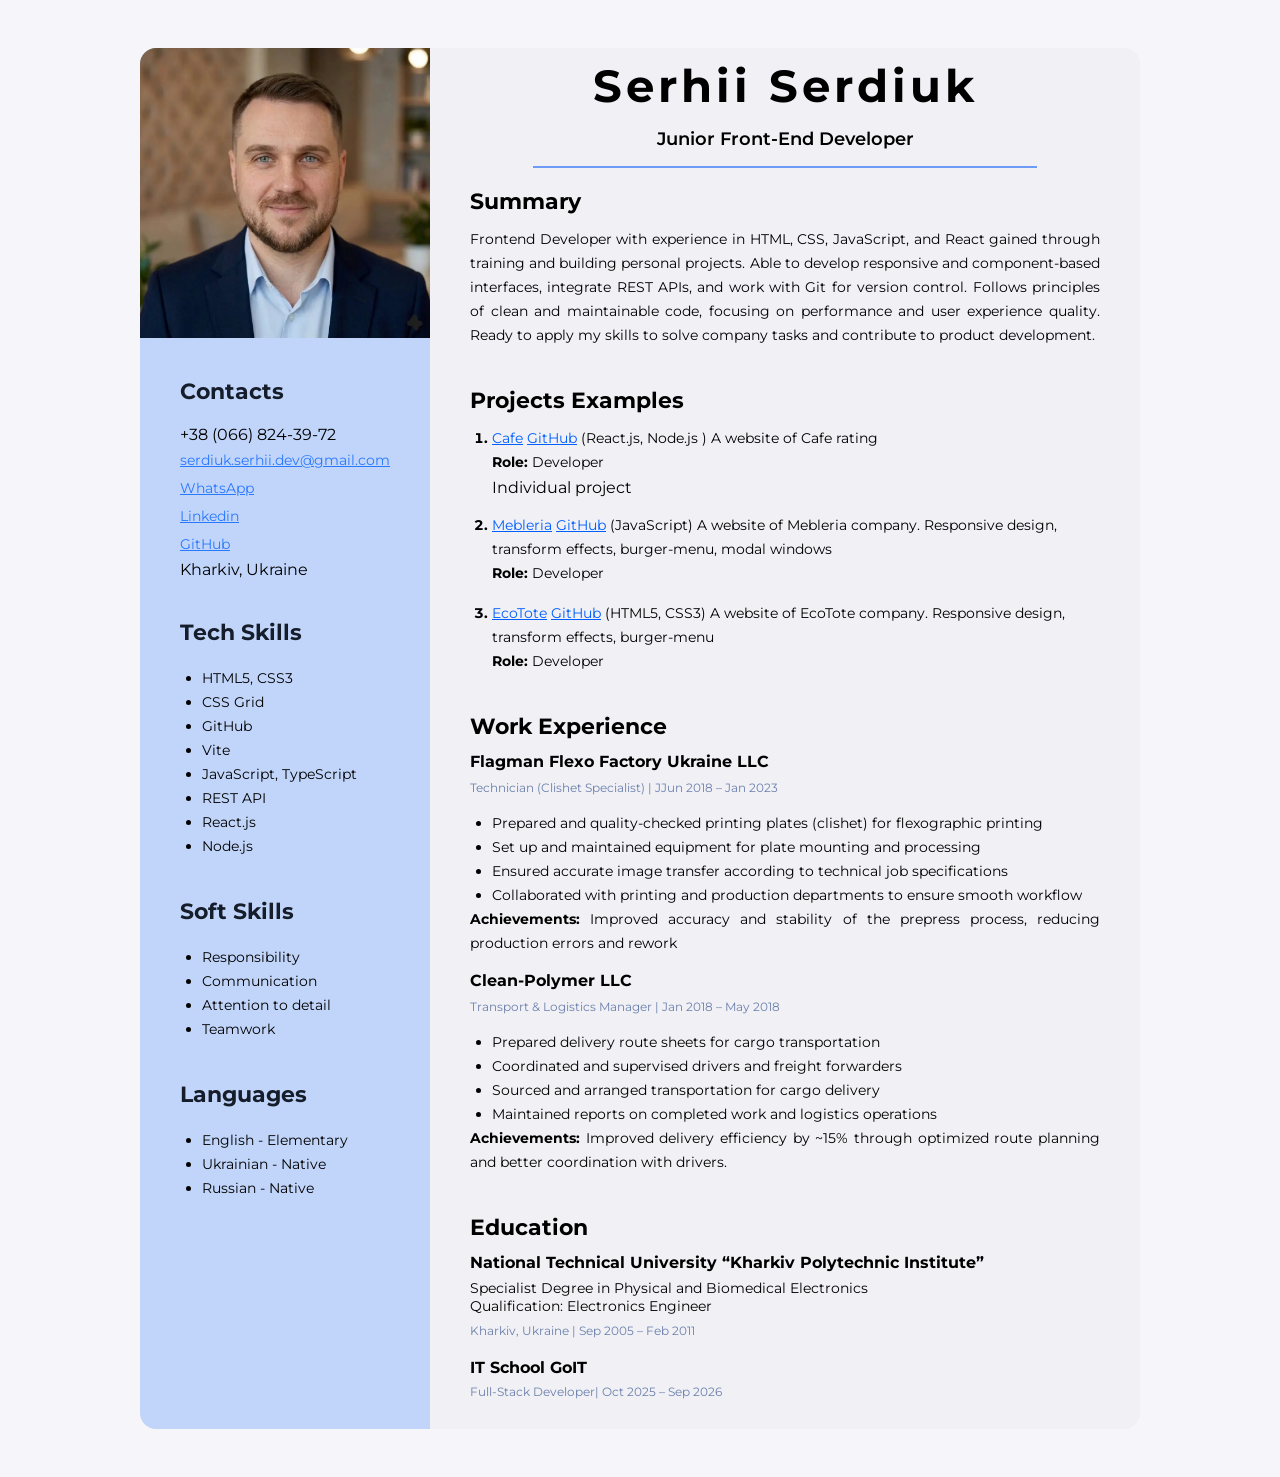
==== index.html @ 39c5c8e7 "add resume" ====
<!doctype html>
<html lang="en">
  <head>
    <meta charset="UTF-8" />
    <meta http-equiv="X-UA-Compatible" content="IE=edge" />
    <meta name="viewport" content="width=device-width, initial-scale=1.0" />
    <title>My resume</title>

    <link rel="preconnect" href="https://fonts.googleapis.com" />
    <link rel="preconnect" href="https://fonts.gstatic.com" crossorigin />
    <link
      href="https://fonts.googleapis.com/css2?family=Montserrat:wght@100..900&display=swap"
      rel="stylesheet"
    />

    <link rel="stylesheet" href="css/styles.css" />
  </head>

  <body>
    <!-- wrapper -->
    <div class="wrapper">
      <!-- main content -->
      <div class="main-content">
        <!-- my info -->
        <div class="my-info">
          <h1 class="my-name">Serhii Serdiuk</h1>

          <h2 class="my-profession">Junior Front-End Developer</h2>
          <div class="divider"></div>
          <h3 class="my-projects-title">Summary</h3>
          <p class="my-descr">
            Frontend Developer with experience in HTML, CSS, JavaScript, and
            React gained through training and building personal projects. Able
            to develop responsive and component-based interfaces, integrate REST
            APIs, and work with Git for version control. Follows principles of
            clean and maintainable code, focusing on performance and user
            experience quality. Ready to apply my skills to solve company tasks
            and contribute to product development.
          </p>
        </div>
        <!-- my projects -->
        <div class="my-projects-container">
          <h3 class="my-projects-title">Projects Examples</h3>

          <ol class="my-projects-list">
            <li class="my-projects-item">
              <a
                class="my-projects-item-link"
                href="https://02-react-cafe-delta-fawn.vercel.app/"
                target="_blank"
                >Cafe</a
              >
              <a
                class="my-projects-item-link"
                href="https://github.com/SerdiukSerhii/02-react-cafe"
                target="_blank"
                >GitHub</a
              >
              <span class="my-projects-item-tech">
                (React.js, Node.js ) A website of Cafe rating</span
              >
            </li>
            <p class="work-exp-item margin"><strong>Role:</strong> Developer</p>
            <p class="cafe-individ">Individual project</p>

            <li class="my-projects-item">
              <a
                class="my-projects-item-link"
                href="https://yevhenii-priadko.github.io/it-creators-project-meblerija/"
                target="_blank"
                >Mebleria</a
              >
              <a
                class="my-projects-item-link"
                href="https://github.com/yevhenii-priadko/it-creators-project-meblerija"
                target="_blank"
                >GitHub</a
              >
              <span class="my-projects-item-tech">
                (JavaScript) A website of Mebleria company. Responsive design,
                transform effects, burger-menu, modal windows</span
              >
            </li>
            <p class="work-exp-item"><strong>Role:</strong> Developer</p>

            <li class="my-projects-item">
              <a
                class="my-projects-item-link"
                href="https://yevhenii-priadko.github.io/it-creators-13-project-eco-tote/"
                target="_blank"
                >EcoTote</a
              >
              <a
                class="my-projects-item-link"
                href="https://github.com/yevhenii-priadko/it-creators-13-project-eco-tote"
                target="_blank"
                >GitHub</a
              >
              <span class="my-projects-item-tech">
                (HTML5, CSS3) A website of EcoTote company. Responsive design,
                transform effects, burger-menu</span
              >
            </li>
            <p class="work-exp-item"><strong>Role:</strong> Developer</p>
          </ol>
        </div>

        <!-- work experience -->
        <div class="work-experience-section">
          <h3 class="work-experience-title">Work Experience</h3>

          <!-- company 1 -->
          <div class="work-experience-container">
            <h4 class="work-experience-company">
              Flagman Flexo Factory Ukraine LLC
            </h4>
            <p class="work-experience-period">
              Technician (Clishet Specialist)
              <span class="text-accent">|</span> JJun 2018 – Jan 2023
            </p>

            <ul class="work-experience-duties-list">
              <li class="work-experience-duties-item">
                Prepared and quality-checked printing plates (clishet) for
                flexographic printing
              </li>
              <li class="work-experience-duties-item">
                Set up and maintained equipment for plate mounting and
                processing
              </li>
              <li class="work-experience-duties-item">
                Ensured accurate image transfer according to technical job
                specifications
              </li>
              <li class="work-experience-duties-item">
                Collaborated with printing and production departments to ensure
                smooth workflow
              </li>
            </ul>
            <p class="work-exp-item">
              <strong>Achievements:</strong> Improved accuracy and stability of
              the prepress process, reducing production errors and rework
            </p>
          </div>

          <!-- company 2 -->
          <div class="work-experience-container">
            <h4 class="work-experience-company">Clean-Polymer LLC</h4>
            <p class="work-experience-period">
              Transport & Logistics Manager
              <span class="text-accent">|</span> Jan 2018 – May 2018
            </p>

            <ul class="work-experience-duties-list">
              <li class="work-experience-duties-item">
                Prepared delivery route sheets for cargo transportation
              </li>
              <li class="work-experience-duties-item">
                Coordinated and supervised drivers and freight forwarders
              </li>
              <li class="work-experience-duties-item">
                Sourced and arranged transportation for cargo delivery
              </li>
              <li class="work-experience-duties-item">
                Maintained reports on completed work and logistics operations
              </li>
            </ul>
            <p class="work-exp-item">
              <strong>Achievements:</strong> Improved delivery efficiency by
              ~15% through optimized route planning and better coordination with
              drivers.
            </p>
          </div>
        </div>

        <!-- educatiun -->
        <div>
          <h3 class="education-title">Education</h3>
          <h4 class="education-university">
            National Technical University “Kharkiv Polytechnic Institute”
          </h4>
          <p class="education-faculty">
            Specialist Degree in Physical and Biomedical Electronics <br />
            Qualification: Electronics Engineer
          </p>
          <p class="education-period">
            Kharkiv, Ukraine
            <span class="text-accent">|</span> Sep 2005 – Feb 2011
          </p>

          <h4 class="education-university">IT School GoIT</h4>

          <p class="education-period">
            Full-Stack Developer<span class="text-accent">|</span>
            Oct 2025 – Sep 2026
          </p>
        </div>
      </div>

      <!-- sidebar -->
      <aside class="sidebar">
        <img
          class="my-photo"
          src="img/resume.webp"
          alt="my photo"
          width="370"
        />

        <div class="sidebar-content">
          <!-- my contacts -->
          <div class="contacts-container">
            <h3 class="contacts-title">Contacts</h3>
            <p class="contacts-item">+38 (066) 824-39-72</p>
            <p class="contacts-item">
              <a
                class="contacts-line"
                href="mailto:serdiuk.serhii.dev@gmail.com"
                >serdiuk.serhii.dev@gmail.com</a
              >
            </p>
            <p class="contacts-item">
              <a
                class="contacts-line"
                href="https://wa.me/380668243972"
                target="_blank"
                >WhatsApp</a
              >
            </p>
            <p class="contacts-item">
              <a class="contacts-line" href="#" target="_blank">Linkedin</a>
            </p>
            <p class="contacts-item">
              <a
                class="contacts-line"
                href="https://github.com/SerdiukSerhii"
                target="_blank"
                >GitHub</a
              >
            </p>
            <p class="contacts-item">Kharkiv, Ukraine</p>
          </div>

          <!-- tech skills -->
          <div class="skills-container">
            <h3 class="skills-title">Tech Skills</h3>
            <ul class="skills-list">
              <li class="skills-list-item">HTML5, CSS3</li>
              <li class="skills-list-item">CSS Grid</li>
              <li class="skills-list-item">GitHub</li>
              <li class="skills-list-item">Vite</li>
              <li class="skills-list-item">JavaScript, TypeScript</li>
              <li class="skills-list-item">REST API</li>
              <li class="skills-list-item">React.js</li>
              <li class="skills-list-item">Node.js</li>
            </ul>
          </div>

          <!-- Soft Skills -->
          <div class="skills-container">
            <h3 class="skills-title">Soft Skills</h3>
            <ul class="skills-list">
              <li class="skills-list-item">Responsibility</li>
              <li class="skills-list-item">Communication</li>
              <li class="skills-list-item">Attention to detail</li>
              <li class="skills-list-item">Teamwork</li>
            </ul>
          </div>
          <!-- Languages -->
          <div class="skills-container">
            <h3 class="skills-title">Languages</h3>
            <ul class="skills-list">
              <li class="skills-list-item">English - Elementary</li>
              <li class="skills-list-item">Ukrainian - Native</li>
              <li class="skills-list-item">Russian - Native</li>
            </ul>
          </div>
        </div>
      </aside>
    </div>
  </body>
</html>
---- css/styles.css ----
::before,
::after {
  box-sizing: border-box;
}

body {
  background: #f6f6fa;
  padding: 40px;
  font-family: "Montserrat", sans-serif;
}

.ul,
ol {
  margin-top: 0;
  margin-bottom: 0;
}

img {
  display: block;
  max-width: 100%;
  height: auto;
}

p {
  text-align: justify;
  hyphens: auto;
}

/* .text-accent {
  color: #a8a8a8;
} */

.wrapper {
  display: flex;
  flex-direction: row-reverse;
  justify-content: center;
  border-radius: 16px;
  max-width: 1000px;
  margin: 0 auto;
  /* background: #fff; */
  background-color: #f0f0f5;
}

/* Main content */

.main-content {
  padding: 10px 40px;
  box-sizing: border-box;
}

/* Sidebar */

.sidebar {
  background-color: #c1d5fa;
  border-radius: 16px 0 0 16px;
  padding-bottom: 40px;
  box-sizing: border-box;
  width: 370px;
}

.sidebar-content {
  padding: 40px;
  box-sizing: border-box;
}

.my-photo {
  border-top-left-radius: 16px;
}

/* Contacts */

.contacts-title {
  color: #161d2a;
  font-weight: 700;
  font-size: 22px;
  line-height: normal;
  margin-top: 0;
  margin-bottom: 20px;
}

.contacts-line {
  color: #2979ff;
  font-weight: 400;
  font-size: 14px;
  line-height: 24px;
  text-decoration-line: underline;
}

.contacts-item {
  margin-top: 0;
  margin-bottom: 4px;
}

.contacts-container {
  margin-bottom: 40px;
}

/* Skills container */

.skills-container {
  margin-bottom: 40px;
}

.skills-title {
  color: #161d2a;
  font-weight: 700;
  font-size: 22px;
  line-height: normal;
  margin-bottom: 20px;
}

.skills-list {
  margin: 0;
  padding-left: 22px;
}

.skills-list-item {
  /* color: #161d2a; */
  font-weight: 400;
  font-size: 14px;
  line-height: 24px;
}

/* main content-info */

.my-name {
  color: #000;
  font-weight: 700;
  font-size: 45px;
  line-height: 55px;
  letter-spacing: 4px;
  margin-top: 0;
  margin-bottom: 18px;
  text-align: center;
}

.my-profession {
  color: #000;
  font-weight: 600;
  font-size: 18px;
  line-height: 17px;
  margin-top: 0;
  margin-bottom: 18px;
  text-align: center;
}

.divider {
  width: 80%;
  text-align: center;
  border-bottom: 2px solid #6d9bf5;
  margin-bottom: 20px;
  margin-left: auto;
  margin-right: auto;
}

.my-descr {
  color: #000;
  /* color: #595959; */
  font-weight: 400;
  font-size: 14px;
  line-height: 24px;
  max-width: 680px;
  margin: 0px;

  text-align: justify;
  hyphens: auto;
}

.my-info {
  margin-bottom: 40px;
}

/* my-projects-title  */

.my-projects-title {
  color: #000;
  font-weight: 700;
  font-size: 22px;
  line-height: 27px;
  margin-top: 0;
  margin-bottom: 12px;
}

.my-projects-item {
  color: #000;
  font-weight: 700;
  font-size: 14px;
  line-height: 24px;
}

.my-projects-list {
  padding-left: 22px;
}

.my-projects-item-link {
  color: #005fff;
  font-weight: 400;
  font-size: 14px;
  line-height: 24px;
  text-decoration: underline;
}

.my-projects-item-tech {
  /* color: #595959; */
  font-weight: 400;
  font-size: 14px;
  line-height: 24px;
}

.my-projects-container {
  margin-bottom: 40px;
}

/* Work experiencez */

.work-experience-title {
  color: #000;
  font-weight: 700;
  font-size: 22px;
  line-height: 27px;
  margin-top: 0;
  margin-bottom: 12px;
}

.work-experience-company {
  color: #000;
  font-weight: 700;
  font-size: 16px;
  line-height: 20px;
  margin-top: 0;
  margin-bottom: 8px;
}

/* .company-name {
  color: #6d9bf5;
} */

.work-experience-period {
  /* color: #a8a8a8; */
  color: #6b80ac;
  font-weight: 400;
  font-size: 12px;
  line-height: 15px;
  margin-top: 0;
  margin-bottom: 8px;
}

.work-experience-period-separator {
  /* color: #000; */
  color: #a8a8a8;
}

.work-experience-duties-list {
  padding-left: 22px;
  max-width: 600px;
  margin-bottom: 0;
}

.work-experience-duties-item {
  /* color: #595959; */
  font-weight: 400;
  font-size: 14px;
  line-height: 24px;

  text-align: justify;
  hyphens: auto;
}

.work-exp-item {
  /* color: #595959; */
  font-weight: 400;
  font-size: 14px;
  line-height: 24px;
  text-align: justify;
  hyphens: auto;
  margin-top: 0px;
  margin-bottom: 16px;
}

.margin {
  margin-bottom: 4px;
}

.cafe-individ {
  margin-top: 0;
}

.work-experience-container {
  margin-bottom: 12px;
}
.work-experience-section {
  margin-bottom: 40px;
}

/* Education */

.education-title {
  color: #000;
  font-weight: 700;
  font-size: 22px;
  margin-top: 0;
  margin-bottom: 12px;
}

.education-university {
  color: #000;
  font-weight: 700;
  font-size: 16px;
  line-height: 20px;

  margin-top: 0;
  margin-bottom: 6px;
}

/* .work-experience-duties-item {
  color: #595959;
  font-weight: 400;
  font-size: 14px;
  line-height: 24px;

  text-align: justify;
  hyphens: auto;
} */

.education-faculty {
  color: #000;
  /* color: #595959; */
  font-weight: 400;
  font-size: 14px;
  margin-top: 0;
  margin-bottom: 8px;
}

.education-period {
  color: #6b80ac;
  font-weight: 400;
  font-size: 12px;
  line-height: 15px;
  margin-top: 0;
  margin-bottom: 20px;
}

/* @media screen and (max-width: 1200px) {
  body {
    padding: 20px 20px 20px 20px;
  }

  .main-content {
    padding: 40px;
  }
} */
/*
@media screen and (max-width: 370px) {
  .sidebar {
    width: 250px;
  }

  .my-photo {
  }
  .sidebar-content {
    padding: 20px;
  }
} */

@media screen and (max-width: 600px) {
  body {
    padding: 0;
  }
  /* .sidebar {
    width: 200px;
  }

  .my-photo {
    width: 200px;
  } */
  /* .main-content {
    padding: 20px;
  }
  .my-name {
    font-size: 20px;
  } */
}

@media screen and (max-width: 320px) {
  .wrapper {
    flex-direction: column;
  }

  .main-content {
    padding: 10px;
    margin: 0 auto;
  }

  .sidebar {
    width: 100%;
    padding: 0 10px;
    margin: 0 auto;
  }
  .my-photo {
    order: #000 solid;
  }
}
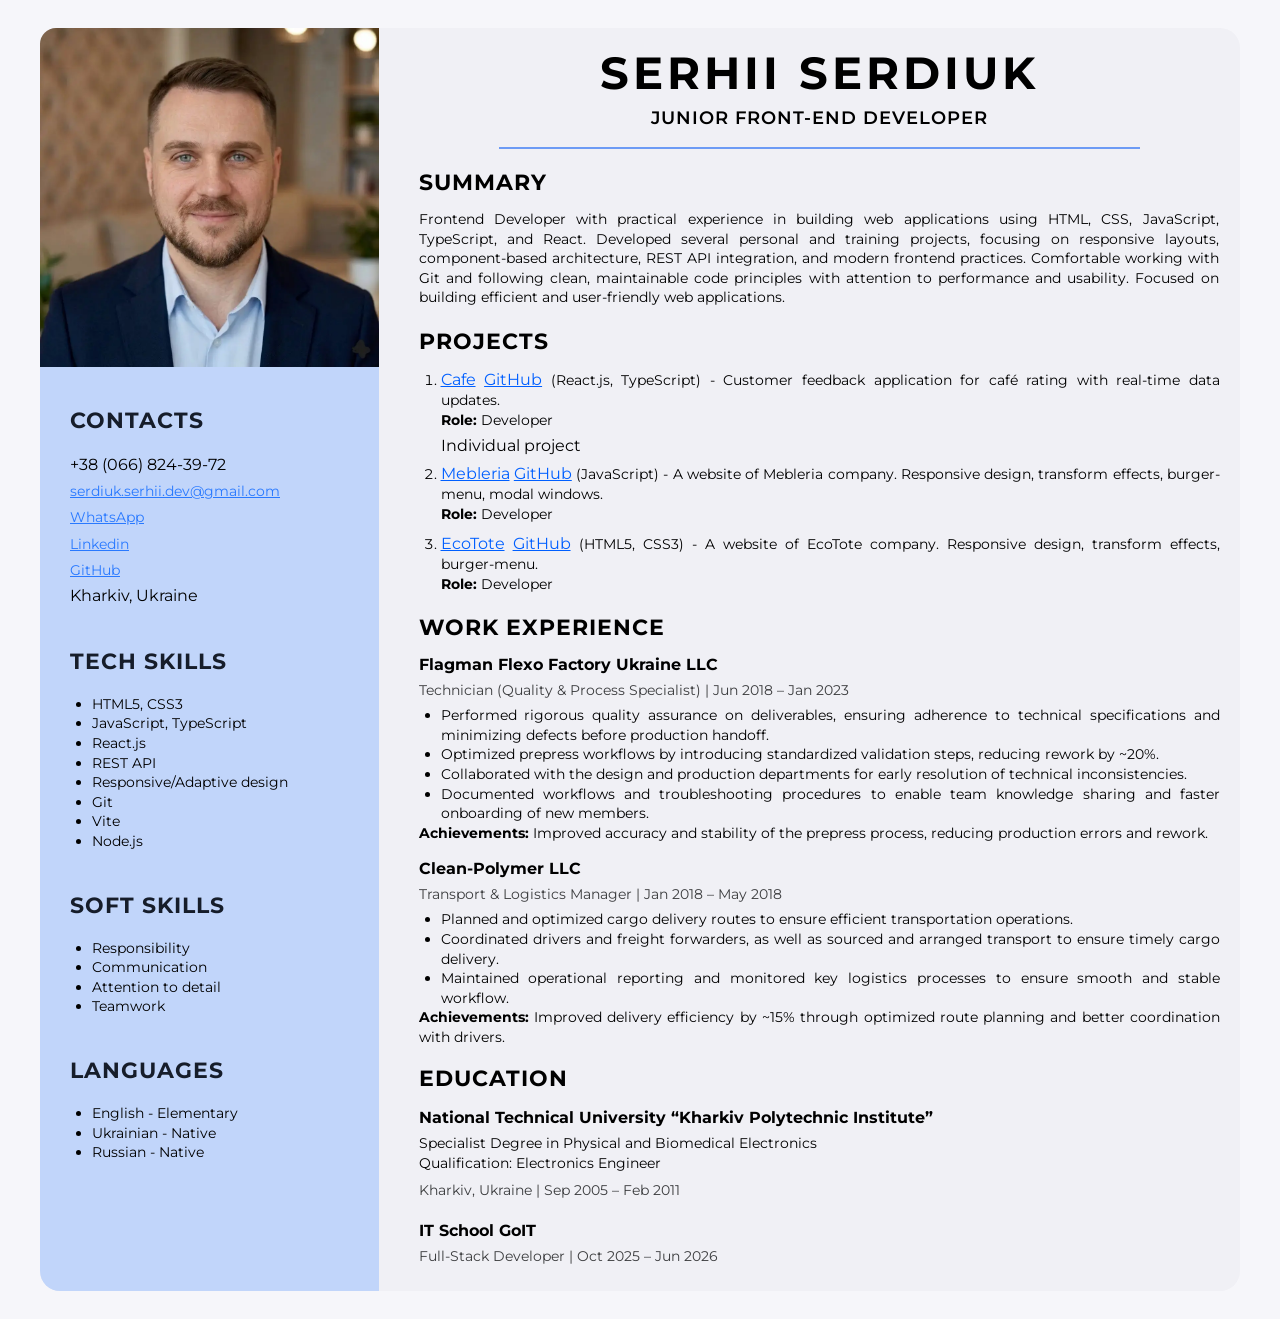
==== commit b6a8e29d: "update resume" ====
--- a/index.html
+++ b/index.html
@@ -23,24 +23,25 @@
       <div class="main-content">
         <!-- my info -->
         <div class="my-info">
-          <h1 class="my-name">Serhii Serdiuk</h1>
+          <h1 class="my-name">SERHII SERDIUK</h1>
 
           <h2 class="my-profession">Junior Front-End Developer</h2>
           <div class="divider"></div>
           <h3 class="my-projects-title">Summary</h3>
           <p class="my-descr">
-            Frontend Developer with experience in HTML, CSS, JavaScript, and
-            React gained through training and building personal projects. Able
-            to develop responsive and component-based interfaces, integrate REST
-            APIs, and work with Git for version control. Follows principles of
-            clean and maintainable code, focusing on performance and user
-            experience quality. Ready to apply my skills to solve company tasks
-            and contribute to product development.
+            Frontend Developer with practical experience in building web
+            applications using HTML, CSS, JavaScript, TypeScript, and React.
+            Developed several personal and training projects, focusing on
+            responsive layouts, component-based architecture, REST API
+            integration, and modern frontend practices. Comfortable working with
+            Git and following clean, maintainable code principles with attention
+            to performance and usability. Focused on building efficient and
+            user-friendly web applications.
           </p>
         </div>
         <!-- my projects -->
         <div class="my-projects-container">
-          <h3 class="my-projects-title">Projects Examples</h3>
+          <h3 class="my-projects-title">PROJECTS</h3>
 
           <ol class="my-projects-list">
             <li class="my-projects-item">
@@ -57,10 +58,13 @@
                 >GitHub</a
               >
               <span class="my-projects-item-tech">
-                (React.js, Node.js ) A website of Cafe rating</span
+                (React.js, TypeScript) - Customer feedback application for café
+                rating with real-time data updates.</span
               >
             </li>
-            <p class="work-exp-item margin"><strong>Role:</strong> Developer</p>
+            <p class="my-projects-desc margin">
+              <strong>Role:</strong> Developer
+            </p>
             <p class="cafe-individ">Individual project</p>
 
             <li class="my-projects-item">
@@ -77,11 +81,11 @@
                 >GitHub</a
               >
               <span class="my-projects-item-tech">
-                (JavaScript) A website of Mebleria company. Responsive design,
-                transform effects, burger-menu, modal windows</span
+                (JavaScript) - A website of Mebleria company. Responsive design,
+                transform effects, burger-menu, modal windows.</span
               >
             </li>
-            <p class="work-exp-item"><strong>Role:</strong> Developer</p>
+            <p class="my-projects-desc"><strong>Role:</strong> Developer</p>
 
             <li class="my-projects-item">
               <a
@@ -97,16 +101,16 @@
                 >GitHub</a
               >
               <span class="my-projects-item-tech">
-                (HTML5, CSS3) A website of EcoTote company. Responsive design,
-                transform effects, burger-menu</span
+                (HTML5, CSS3) - A website of EcoTote company. Responsive design,
+                transform effects, burger-menu.</span
               >
             </li>
-            <p class="work-exp-item"><strong>Role:</strong> Developer</p>
+            <p class="my-projects-desc"><strong>Role:</strong> Developer</p>
           </ol>
         </div>
 
         <!-- work experience -->
-        <div class="work-experience-section">
+        <div class="work-experience-container">
           <h3 class="work-experience-title">Work Experience</h3>
 
           <!-- company 1 -->
@@ -115,31 +119,32 @@
               Flagman Flexo Factory Ukraine LLC
             </h4>
             <p class="work-experience-period">
-              Technician (Clishet Specialist)
-              <span class="text-accent">|</span> JJun 2018 – Jan 2023
+              Technician (Quality & Process Specialist)
+              <span class="text-accent">|</span> Jun 2018 – Jan 2023
             </p>
 
             <ul class="work-experience-duties-list">
               <li class="work-experience-duties-item">
-                Prepared and quality-checked printing plates (clishet) for
-                flexographic printing
-              </li>
-              <li class="work-experience-duties-item">
-                Set up and maintained equipment for plate mounting and
-                processing
-              </li>
-              <li class="work-experience-duties-item">
-                Ensured accurate image transfer according to technical job
-                specifications
-              </li>
-              <li class="work-experience-duties-item">
-                Collaborated with printing and production departments to ensure
-                smooth workflow
+                Performed rigorous quality assurance on deliverables, ensuring
+                adherence to technical specifications and minimizing defects
+                before production handoff.
+              </li>
+              <li class="work-experience-duties-item">
+                Optimized prepress workflows by introducing standardized
+                validation steps, reducing rework by ~20%.
+              </li>
+              <li class="work-experience-duties-item">
+                Collaborated with the design and production departments for
+                early resolution of technical inconsistencies.
+              </li>
+              <li class="work-experience-duties-item">
+                Documented workflows and troubleshooting procedures to enable
+                team knowledge sharing and faster onboarding of new members.
               </li>
             </ul>
             <p class="work-exp-item">
               <strong>Achievements:</strong> Improved accuracy and stability of
-              the prepress process, reducing production errors and rework
+              the prepress process, reducing production errors and rework.
             </p>
           </div>
 
@@ -153,16 +158,16 @@
 
             <ul class="work-experience-duties-list">
               <li class="work-experience-duties-item">
-                Prepared delivery route sheets for cargo transportation
-              </li>
-              <li class="work-experience-duties-item">
-                Coordinated and supervised drivers and freight forwarders
-              </li>
-              <li class="work-experience-duties-item">
-                Sourced and arranged transportation for cargo delivery
-              </li>
-              <li class="work-experience-duties-item">
-                Maintained reports on completed work and logistics operations
+                Planned and optimized cargo delivery routes to ensure efficient
+                transportation operations.
+              </li>
+              <li class="work-experience-duties-item">
+                Coordinated drivers and freight forwarders, as well as sourced
+                and arranged transport to ensure timely cargo delivery.
+              </li>
+              <li class="work-experience-duties-item">
+                Maintained operational reporting and monitored key logistics
+                processes to ensure smooth and stable workflow.
               </li>
             </ul>
             <p class="work-exp-item">
@@ -174,8 +179,8 @@
         </div>
 
         <!-- educatiun -->
-        <div>
-          <h3 class="education-title">Education</h3>
+        <div class="education-container">
+          <h3 class="education-title">EDUCATION</h3>
           <h4 class="education-university">
             National Technical University “Kharkiv Polytechnic Institute”
           </h4>
@@ -190,9 +195,9 @@
 
           <h4 class="education-university">IT School GoIT</h4>
 
-          <p class="education-period">
-            Full-Stack Developer<span class="text-accent">|</span>
-            Oct 2025 – Sep 2026
+          <p class="education-period-goit">
+            Full-Stack Developer <span class="text-accent">|</span>
+            Oct 2025 – Jun 2026
           </p>
         </div>
       </div>
@@ -209,7 +214,7 @@
         <div class="sidebar-content">
           <!-- my contacts -->
           <div class="contacts-container">
-            <h3 class="contacts-title">Contacts</h3>
+            <h3 class="contacts-title">CONTACTS</h3>
             <p class="contacts-item">+38 (066) 824-39-72</p>
             <p class="contacts-item">
               <a
@@ -245,12 +250,12 @@
             <h3 class="skills-title">Tech Skills</h3>
             <ul class="skills-list">
               <li class="skills-list-item">HTML5, CSS3</li>
-              <li class="skills-list-item">CSS Grid</li>
-              <li class="skills-list-item">GitHub</li>
+              <li class="skills-list-item">JavaScript, TypeScript</li>
+              <li class="skills-list-item">React.js</li>
+              <li class="skills-list-item">REST API</li>
+              <li class="skills-list-item">Responsive/Adaptive design</li>
+              <li class="skills-list-item">Git</li>
               <li class="skills-list-item">Vite</li>
-              <li class="skills-list-item">JavaScript, TypeScript</li>
-              <li class="skills-list-item">REST API</li>
-              <li class="skills-list-item">React.js</li>
               <li class="skills-list-item">Node.js</li>
             </ul>
           </div>
--- a/css/styles.css
+++ b/css/styles.css
@@ -4,15 +4,20 @@
 }
 
 body {
-  background: #f6f6fa;
-  padding: 40px;
+  background-color: #f6f6fa;
+  padding: 20px;
   font-family: "Montserrat", sans-serif;
-}
-
-.ul,
-ol {
-  margin-top: 0;
-  margin-bottom: 0;
+  line-height: 1.4;
+}
+
+ul,
+ol,
+li,
+h1,
+h2,
+h3,
+h4 {
+  margin: 0;
 }
 
 img {
@@ -22,44 +27,48 @@
 }
 
 p {
+  margin: 0;
   text-align: justify;
   hyphens: auto;
 }
 
-/* .text-accent {
-  color: #a8a8a8;
-} */
+.text-accent {
+  color: #3c3d3f;
+}
 
 .wrapper {
   display: flex;
   flex-direction: row-reverse;
   justify-content: center;
-  border-radius: 16px;
-  max-width: 1000px;
+  border-radius: 20px;
+  max-width: 1200px;
   margin: 0 auto;
-  /* background: #fff; */
+
+  /* height: 100%; */
   background-color: #f0f0f5;
 }
 
 /* Main content */
 
 .main-content {
-  padding: 10px 40px;
+  padding: 20px 20px 20px 40px;
+
   box-sizing: border-box;
+  height: 100%;
 }
 
 /* Sidebar */
 
 .sidebar {
   background-color: #c1d5fa;
-  border-radius: 16px 0 0 16px;
+  border-radius: 20px 0 0 20px;
   padding-bottom: 40px;
   box-sizing: border-box;
   width: 370px;
 }
 
 .sidebar-content {
-  padding: 40px;
+  padding: 40px 30px;
   box-sizing: border-box;
 }
 
@@ -74,7 +83,6 @@
   font-weight: 700;
   font-size: 22px;
   line-height: normal;
-  margin-top: 0;
   margin-bottom: 20px;
 }
 
@@ -82,12 +90,11 @@
   color: #2979ff;
   font-weight: 400;
   font-size: 14px;
-  line-height: 24px;
+  /* line-height: 24px; */
   text-decoration-line: underline;
 }
 
 .contacts-item {
-  margin-top: 0;
   margin-bottom: 4px;
 }
 
@@ -110,7 +117,6 @@
 }
 
 .skills-list {
-  margin: 0;
   padding-left: 22px;
 }
 
@@ -118,7 +124,7 @@
   /* color: #161d2a; */
   font-weight: 400;
   font-size: 14px;
-  line-height: 24px;
+  /* line-height: 24px; */
 }
 
 /* main content-info */
@@ -127,10 +133,11 @@
   color: #000;
   font-weight: 700;
   font-size: 45px;
-  line-height: 55px;
+  /* line-height: 55px; */
+  line-height: 1.1;
   letter-spacing: 4px;
   margin-top: 0;
-  margin-bottom: 18px;
+  margin-bottom: 10px;
   text-align: center;
 }
 
@@ -138,7 +145,7 @@
   color: #000;
   font-weight: 600;
   font-size: 18px;
-  line-height: 17px;
+  line-height: 1.2;
   margin-top: 0;
   margin-bottom: 18px;
   text-align: center;
@@ -158,19 +165,23 @@
   /* color: #595959; */
   font-weight: 400;
   font-size: 14px;
-  line-height: 24px;
-  max-width: 680px;
-  margin: 0px;
-
+  /* line-height: 24px; */
+
+  width: 100%;
+  max-width: 800px;
   text-align: justify;
   hyphens: auto;
 }
 
 .my-info {
-  margin-bottom: 40px;
+  margin-bottom: 20px;
 }
 
 /* my-projects-title  */
+
+.my-projects-container {
+  margin-bottom: 20px;
+}
 
 .my-projects-title {
   color: #000;
@@ -178,47 +189,74 @@
   font-size: 22px;
   line-height: 27px;
   margin-top: 0;
-  margin-bottom: 12px;
-}
-
-.my-projects-item {
-  color: #000;
-  font-weight: 700;
-  font-size: 14px;
-  line-height: 24px;
+  margin-bottom: 14px;
 }
 
 .my-projects-list {
   padding-left: 22px;
 }
 
+.my-projects-item {
+  color: #000;
+  font-weight: 400;
+  font-size: 14px;
+  /* line-height: 24px; */
+
+  width: 100%;
+  max-width: 800px;
+  text-align: justify;
+  hyphens: auto;
+}
+
 .my-projects-item-link {
   color: #005fff;
   font-weight: 400;
-  font-size: 14px;
-  line-height: 24px;
+  font-size: 16px;
+  /* line-height: 24px; */
   text-decoration: underline;
 }
 
 .my-projects-item-tech {
-  /* color: #595959; */
-  font-weight: 400;
-  font-size: 14px;
-  line-height: 24px;
-}
-
-.my-projects-container {
-  margin-bottom: 40px;
+  font-weight: 400;
+  font-size: 14px;
+  /* line-height: 24px; */
+
+  width: 100%;
+  max-width: 800px;
+}
+
+.my-projects-desc {
+  font-weight: 400;
+  font-size: 14px;
+  /* line-height: 24px; */
+  text-align: justify;
+  hyphens: auto;
+  margin-bottom: 8px;
+}
+
+.cafe-individ {
+  margin-bottom: 6px;
+}
+
+.margin {
+  margin-bottom: 4px;
 }
 
 /* Work experiencez */
+
+.work-experience-container {
+  margin-bottom: 20px;
+}
 
 .work-experience-title {
   color: #000;
   font-weight: 700;
   font-size: 22px;
   line-height: 27px;
-  margin-top: 0;
+  margin-bottom: 14px;
+}
+
+.work-experience-container {
   margin-bottom: 12px;
 }
 
@@ -227,158 +265,106 @@
   font-weight: 700;
   font-size: 16px;
   line-height: 20px;
+
+  margin-bottom: 8px;
+}
+
+.work-experience-period {
+  color: #3c3d3f;
+  font-weight: 400;
+  font-size: 14px;
+  line-height: 15px;
+  margin-bottom: 8px;
+}
+
+.work-experience-period-separator {
+  color: #a8a8a8;
+}
+
+.work-experience-duties-list {
+  padding-left: 22px;
+  max-width: 800px;
+}
+
+.work-experience-duties-item {
+  /* color: #595959; */
+  font-weight: 400;
+  font-size: 14px;
+  /* line-height: 24px; */
+
+  width: 100%;
+  max-width: 800px;
+  text-align: justify;
+  /* hyphens: auto; */
+}
+
+.work-exp-item {
+  /* color: #595959; */
+  font-weight: 400;
+  font-size: 14px;
+  /* line-height: 24px; */
+  text-align: justify;
+  /* hyphens: auto; */
+  margin-bottom: 16px;
+}
+
+/* Education */
+
+.education-container {
+  margin-bottom: 4px;
+}
+
+.education-title {
+  color: #000;
+  font-weight: 700;
+  font-size: 22px;
+  margin-top: 0;
+  margin-bottom: 14px;
+}
+
+.education-university {
+  color: #000;
+  font-weight: 700;
+  font-size: 16px;
+  line-height: 20px;
+
+  margin-bottom: 6px;
+}
+
+.education-faculty {
+  color: #000;
+  font-weight: 400;
+  font-size: 14px;
   margin-top: 0;
   margin-bottom: 8px;
 }
 
-/* .company-name {
-  color: #6d9bf5;
-} */
-
-.work-experience-period {
-  /* color: #a8a8a8; */
-  color: #6b80ac;
-  font-weight: 400;
-  font-size: 12px;
-  line-height: 15px;
-  margin-top: 0;
-  margin-bottom: 8px;
-}
-
-.work-experience-period-separator {
-  /* color: #000; */
-  color: #a8a8a8;
-}
-
-.work-experience-duties-list {
-  padding-left: 22px;
-  max-width: 600px;
-  margin-bottom: 0;
-}
-
-.work-experience-duties-item {
-  /* color: #595959; */
-  font-weight: 400;
-  font-size: 14px;
-  line-height: 24px;
-
-  text-align: justify;
-  hyphens: auto;
-}
-
-.work-exp-item {
-  /* color: #595959; */
-  font-weight: 400;
-  font-size: 14px;
-  line-height: 24px;
-  text-align: justify;
-  hyphens: auto;
-  margin-top: 0px;
-  margin-bottom: 16px;
-}
-
-.margin {
-  margin-bottom: 4px;
-}
-
-.cafe-individ {
-  margin-top: 0;
-}
-
-.work-experience-container {
-  margin-bottom: 12px;
-}
-.work-experience-section {
-  margin-bottom: 40px;
-}
-
-/* Education */
-
-.education-title {
-  color: #000;
-  font-weight: 700;
-  font-size: 22px;
-  margin-top: 0;
-  margin-bottom: 12px;
-}
-
-.education-university {
-  color: #000;
-  font-weight: 700;
-  font-size: 16px;
-  line-height: 20px;
-
-  margin-top: 0;
-  margin-bottom: 6px;
-}
-
-/* .work-experience-duties-item {
-  color: #595959;
-  font-weight: 400;
-  font-size: 14px;
-  line-height: 24px;
-
-  text-align: justify;
-  hyphens: auto;
-} */
-
-.education-faculty {
-  color: #000;
-  /* color: #595959; */
-  font-weight: 400;
-  font-size: 14px;
-  margin-top: 0;
-  margin-bottom: 8px;
-}
-
 .education-period {
-  color: #6b80ac;
-  font-weight: 400;
-  font-size: 12px;
-  line-height: 15px;
-  margin-top: 0;
-  margin-bottom: 20px;
-}
-
-/* @media screen and (max-width: 1200px) {
-  body {
-    padding: 20px 20px 20px 20px;
-  }
-
-  .main-content {
-    padding: 40px;
-  }
-} */
-/*
-@media screen and (max-width: 370px) {
-  .sidebar {
-    width: 250px;
-  }
-
-  .my-photo {
-  }
-  .sidebar-content {
-    padding: 20px;
-  }
-} */
+  color: #3c3d3f;
+  font-weight: 400;
+  font-size: 14px;
+
+  margin-bottom: 20px;
+}
+
+.education-period-goit {
+  color: #3c3d3f;
+  font-weight: 400;
+  font-size: 14px;
+  margin-bottom: 0px;
+}
+
+h2,
+h3 {
+  text-transform: uppercase;
+  letter-spacing: 1px;
+  font-weight: 700;
+}
 
 @media screen and (max-width: 600px) {
   body {
     padding: 0;
   }
-  /* .sidebar {
-    width: 200px;
-  }
-
-  .my-photo {
-    width: 200px;
-  } */
-  /* .main-content {
-    padding: 20px;
-  }
-  .my-name {
-    font-size: 20px;
-  } */
 }
 
 @media screen and (max-width: 320px) {
@@ -400,3 +386,53 @@
     order: #000 solid;
   }
 }
+
+/* ----- Print PDF ---------*/
+
+@media print {
+  @page {
+    size: A4;
+    margin: 10mm;
+  }
+
+  body {
+    print-color-adjust: exact;
+    -webkit-print-color-adjust: exact;
+    background-color: white;
+    padding: 0;
+  }
+
+  .wrapper {
+    border: 1px solid #eee;
+    border-radius: 20px;
+    /* padding: 2px; */
+
+    overflow: hidden;
+    display: flex;
+
+    zoom: 0.848;
+  }
+
+  .main-content {
+    background-color: #e4e7ec;
+    border-radius: 0 20px 20px 0;
+    /* height: auto; */
+  }
+
+  p,
+  li {
+    line-height: 1.3 !important;
+  }
+
+  .contacts-container,
+  .skills-container,
+  .my-info,
+  .my-projects-container,
+  .work-experience-section {
+    margin-bottom: 15px !important;
+  }
+
+  .divider {
+    margin-bottom: 15px;
+  }
+}
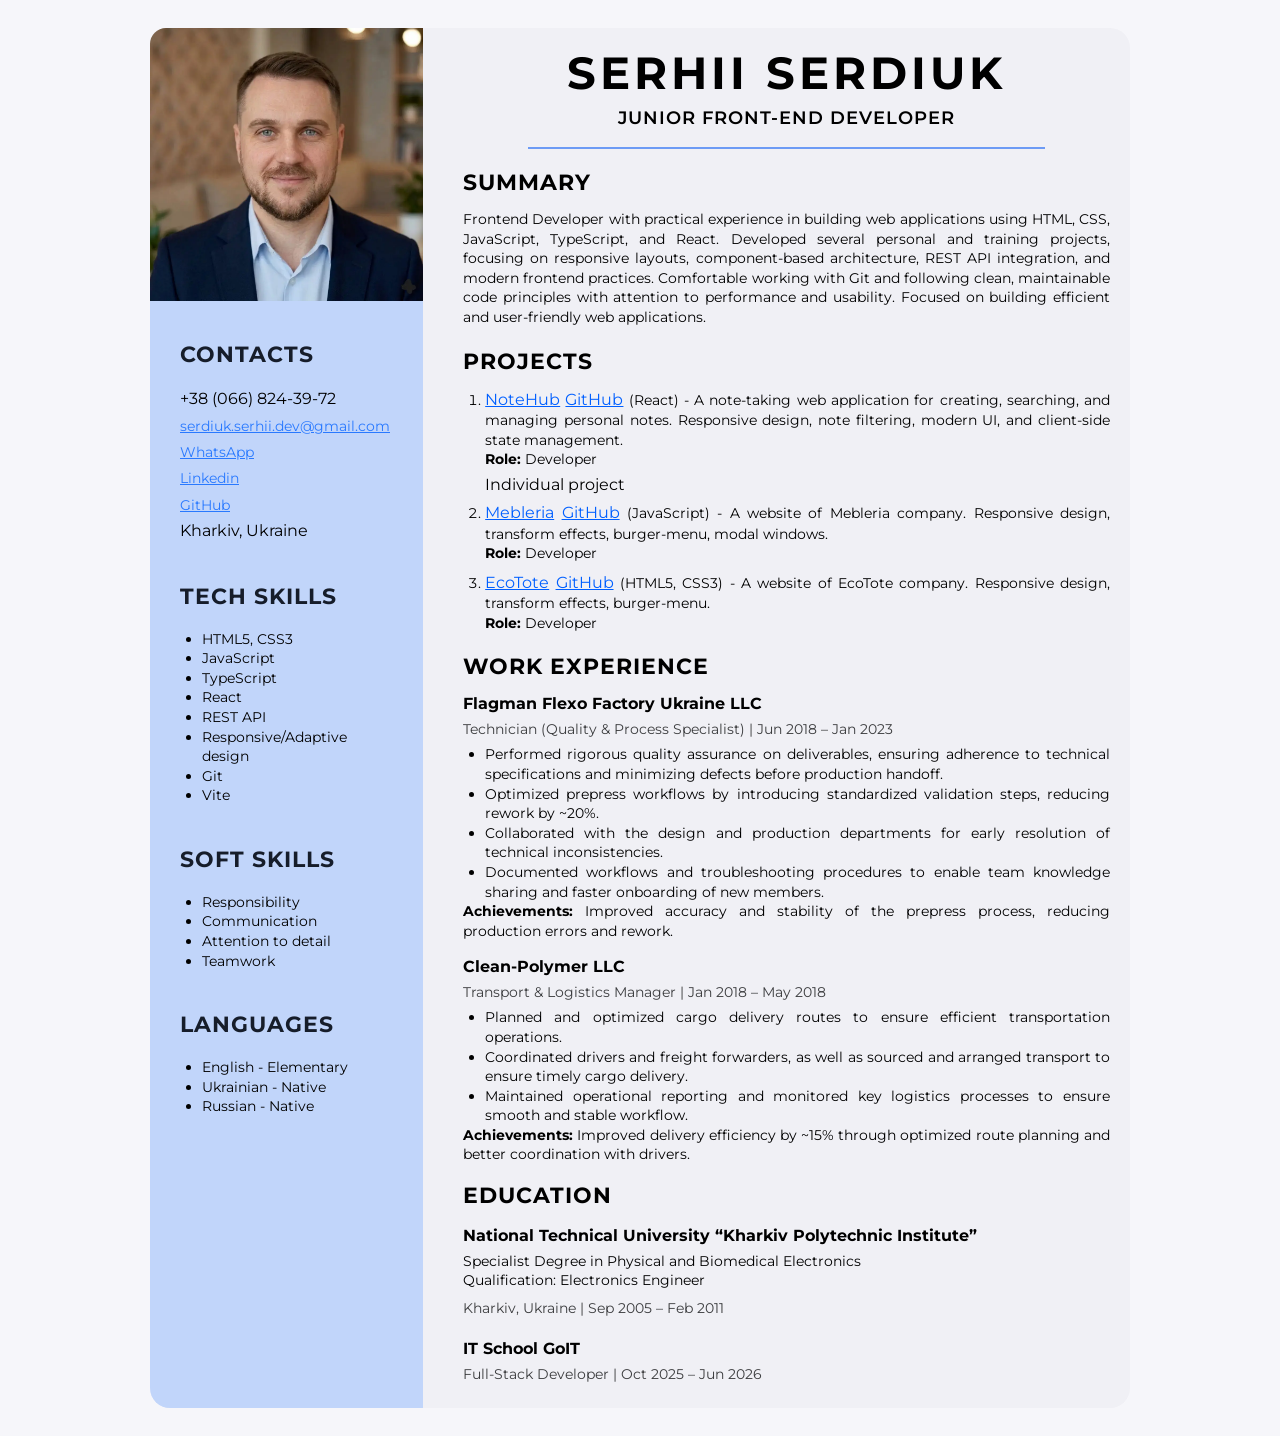
==== commit de5ede08: "fix bug" ====
--- a/index.html
+++ b/index.html
@@ -47,19 +47,20 @@
             <li class="my-projects-item">
               <a
                 class="my-projects-item-link"
-                href="https://02-react-cafe-delta-fawn.vercel.app/"
-                target="_blank"
-                >Cafe</a
-              >
-              <a
-                class="my-projects-item-link"
-                href="https://github.com/SerdiukSerhii/02-react-cafe"
+                href="https://05-notehub-six-gold.vercel.app"
+                target="_blank"
+                >NoteHub</a
+              >
+              <a
+                class="my-projects-item-link"
+                href="https://github.com/SerdiukSerhii/05-notehub"
                 target="_blank"
                 >GitHub</a
               >
               <span class="my-projects-item-tech">
-                (React.js, TypeScript) - Customer feedback application for café
-                rating with real-time data updates.</span
+                (React) - A note-taking web application for creating, searching,
+                and managing personal notes. Responsive design, note filtering,
+                modern UI, and client-side state management.</span
               >
             </li>
             <p class="my-projects-desc margin">
@@ -232,7 +233,12 @@
               >
             </p>
             <p class="contacts-item">
-              <a class="contacts-line" href="#" target="_blank">Linkedin</a>
+              <a
+                class="contacts-line"
+                href="https://www.linkedin.com/in/serhii-serdiuk-53675340a"
+                target="_blank"
+                >Linkedin</a
+              >
             </p>
             <p class="contacts-item">
               <a
@@ -250,13 +256,13 @@
             <h3 class="skills-title">Tech Skills</h3>
             <ul class="skills-list">
               <li class="skills-list-item">HTML5, CSS3</li>
-              <li class="skills-list-item">JavaScript, TypeScript</li>
-              <li class="skills-list-item">React.js</li>
+              <li class="skills-list-item">JavaScript</li>
+              <li class="skills-list-item">TypeScript</li>
+              <li class="skills-list-item">React</li>
               <li class="skills-list-item">REST API</li>
               <li class="skills-list-item">Responsive/Adaptive design</li>
               <li class="skills-list-item">Git</li>
               <li class="skills-list-item">Vite</li>
-              <li class="skills-list-item">Node.js</li>
             </ul>
           </div>
 
--- a/css/styles.css
+++ b/css/styles.css
@@ -1,5 +1,11 @@
-::before,
+/* ::before,
 ::after {
+  box-sizing: border-box;
+} */
+
+*,
+*::before,
+*::after {
   box-sizing: border-box;
 }
 
@@ -41,7 +47,7 @@
   flex-direction: row-reverse;
   justify-content: center;
   border-radius: 20px;
-  max-width: 1200px;
+  max-width: 980px;
   margin: 0 auto;
 
   /* height: 100%; */
@@ -382,9 +388,10 @@
     padding: 0 10px;
     margin: 0 auto;
   }
-  .my-photo {
-    order: #000 solid;
-  }
+  /* .my-photo {
+
+    border: 1px solid #000;
+  } */
 }
 
 /* ----- Print PDF ---------*/
@@ -410,7 +417,7 @@
     overflow: hidden;
     display: flex;
 
-    zoom: 0.848;
+    zoom: 0.845;
   }
 
   .main-content {
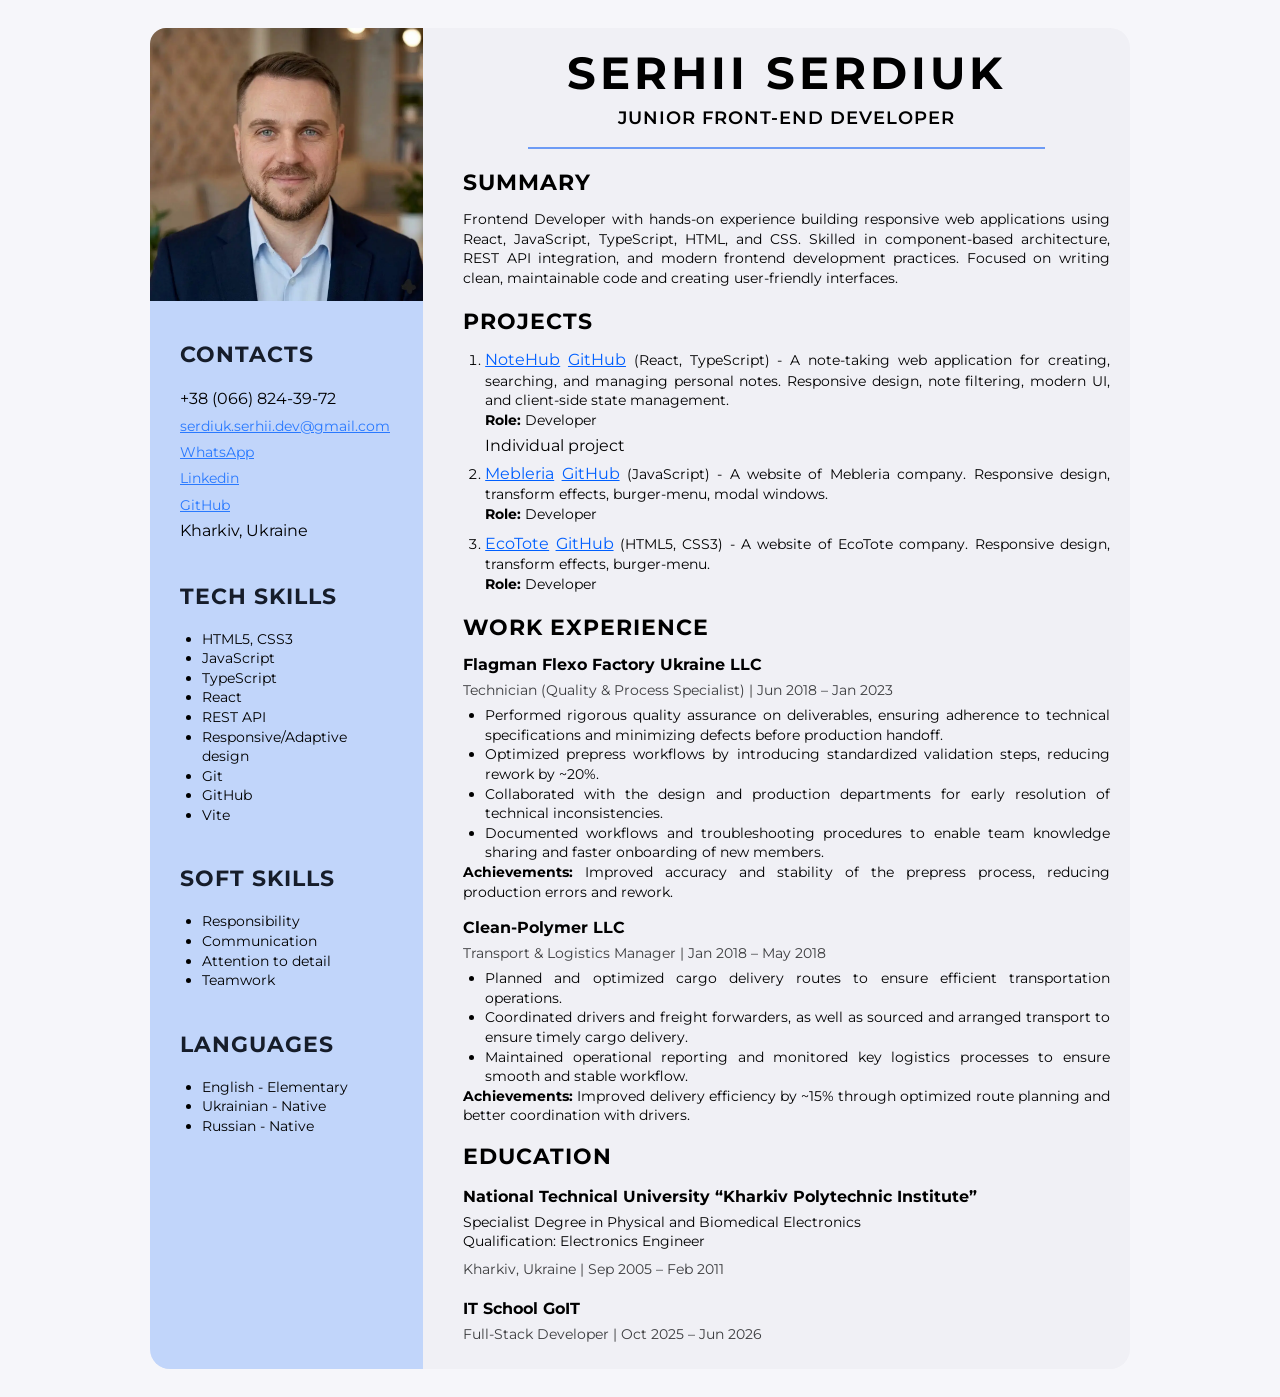
==== commit 6c89a9fe: "add skills" ====
--- a/index.html
+++ b/index.html
@@ -29,14 +29,19 @@
           <div class="divider"></div>
           <h3 class="my-projects-title">Summary</h3>
           <p class="my-descr">
-            Frontend Developer with practical experience in building web
+            <!-- Frontend Developer with practical experience in building web
             applications using HTML, CSS, JavaScript, TypeScript, and React.
             Developed several personal and training projects, focusing on
             responsive layouts, component-based architecture, REST API
             integration, and modern frontend practices. Comfortable working with
             Git and following clean, maintainable code principles with attention
             to performance and usability. Focused on building efficient and
-            user-friendly web applications.
+            user-friendly web applications. -->
+            Frontend Developer with hands-on experience building responsive web
+            applications using React, JavaScript, TypeScript, HTML, and CSS.
+            Skilled in component-based architecture, REST API integration, and
+            modern frontend development practices. Focused on writing clean,
+            maintainable code and creating user-friendly interfaces.
           </p>
         </div>
         <!-- my projects -->
@@ -58,9 +63,10 @@
                 >GitHub</a
               >
               <span class="my-projects-item-tech">
-                (React) - A note-taking web application for creating, searching,
-                and managing personal notes. Responsive design, note filtering,
-                modern UI, and client-side state management.</span
+                (React, TypeScript) - A note-taking web application for
+                creating, searching, and managing personal notes. Responsive
+                design, note filtering, modern UI, and client-side state
+                management.</span
               >
             </li>
             <p class="my-projects-desc margin">
@@ -262,6 +268,7 @@
               <li class="skills-list-item">REST API</li>
               <li class="skills-list-item">Responsive/Adaptive design</li>
               <li class="skills-list-item">Git</li>
+              <li class="skills-list-item">GitHub</li>
               <li class="skills-list-item">Vite</li>
             </ul>
           </div>
--- a/css/styles.css
+++ b/css/styles.css
@@ -417,7 +417,7 @@
     overflow: hidden;
     display: flex;
 
-    zoom: 0.845;
+    zoom: 0.849;
   }
 
   .main-content {
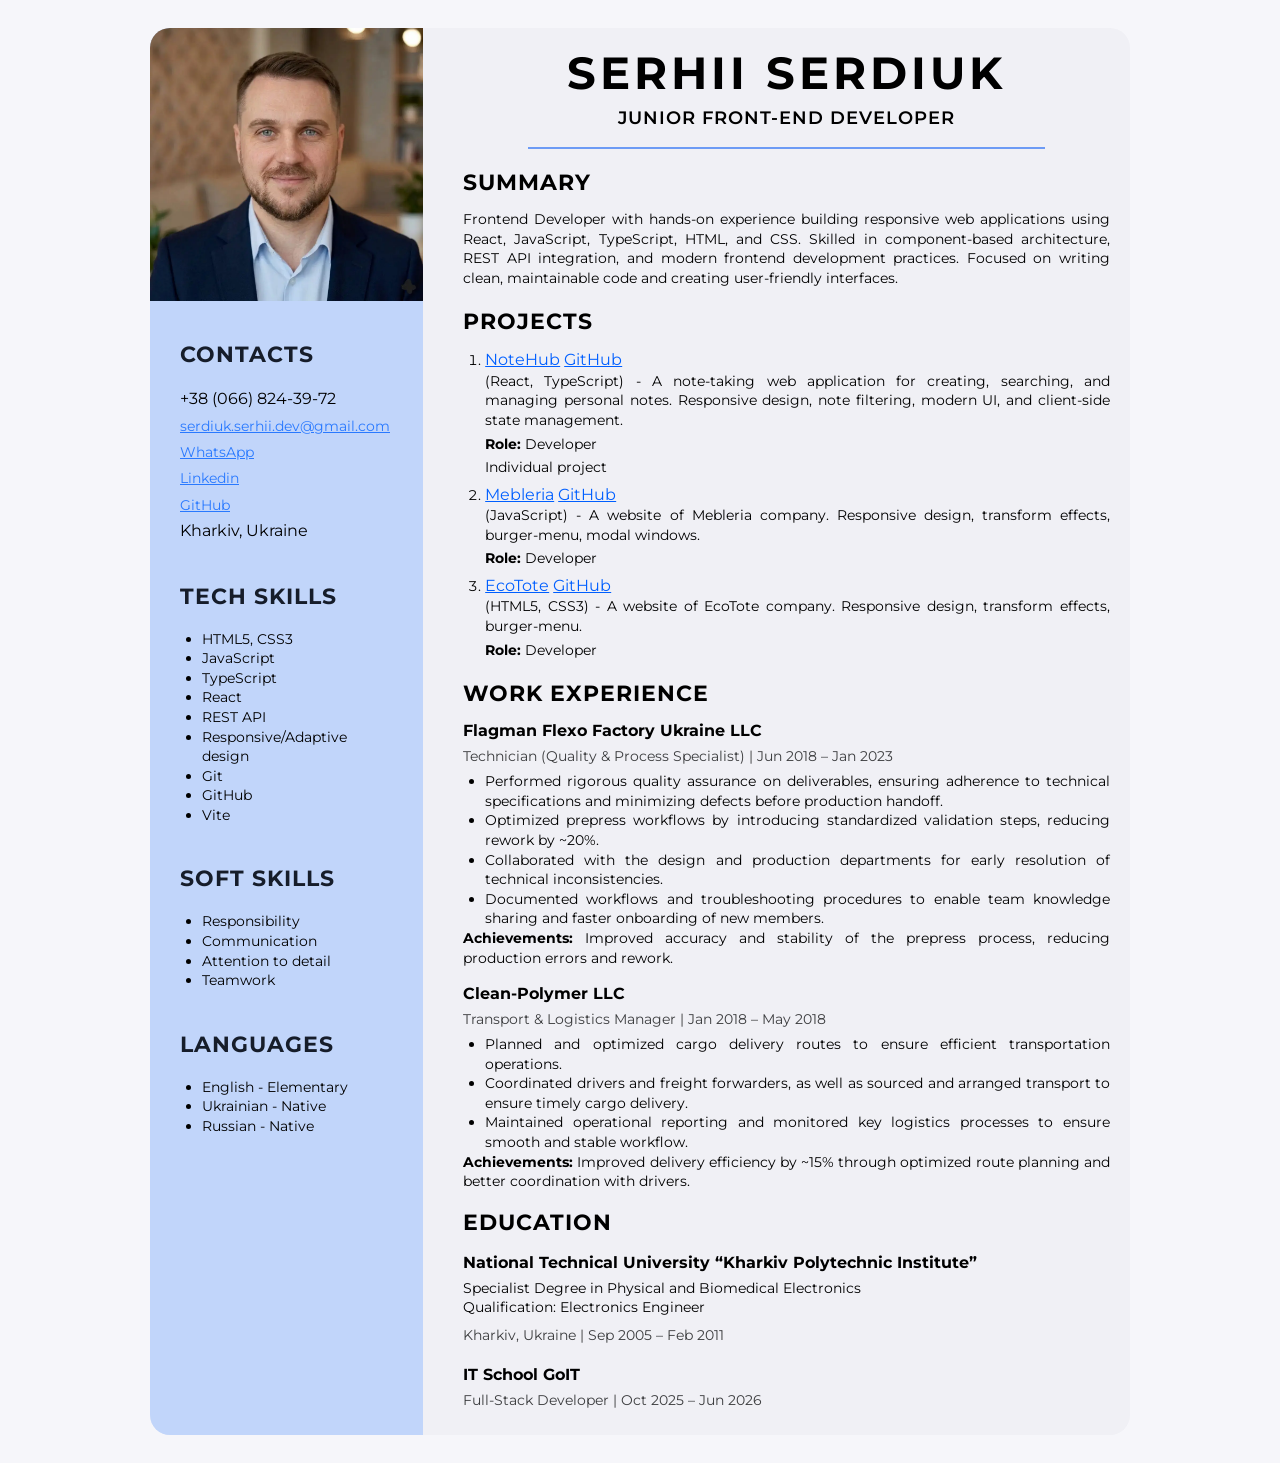
==== commit 3244c576: "add css style" ====
--- a/index.html
+++ b/index.html
@@ -29,14 +29,6 @@
           <div class="divider"></div>
           <h3 class="my-projects-title">Summary</h3>
           <p class="my-descr">
-            <!-- Frontend Developer with practical experience in building web
-            applications using HTML, CSS, JavaScript, TypeScript, and React.
-            Developed several personal and training projects, focusing on
-            responsive layouts, component-based architecture, REST API
-            integration, and modern frontend practices. Comfortable working with
-            Git and following clean, maintainable code principles with attention
-            to performance and usability. Focused on building efficient and
-            user-friendly web applications. -->
             Frontend Developer with hands-on experience building responsive web
             applications using React, JavaScript, TypeScript, HTML, and CSS.
             Skilled in component-based architecture, REST API integration, and
@@ -62,17 +54,17 @@
                 target="_blank"
                 >GitHub</a
               >
-              <span class="my-projects-item-tech">
+              <div class="my-projects-item-tech">
                 (React, TypeScript) - A note-taking web application for
                 creating, searching, and managing personal notes. Responsive
                 design, note filtering, modern UI, and client-side state
-                management.</span
-              >
+                management.
+              </div>
+              <p class="my-projects-desc margin">
+                <strong>Role:</strong> Developer
+              </p>
+              <p class="note-individ">Individual project</p>
             </li>
-            <p class="my-projects-desc margin">
-              <strong>Role:</strong> Developer
-            </p>
-            <p class="cafe-individ">Individual project</p>
 
             <li class="my-projects-item">
               <a
@@ -87,12 +79,12 @@
                 target="_blank"
                 >GitHub</a
               >
-              <span class="my-projects-item-tech">
+              <div class="my-projects-item-tech">
                 (JavaScript) - A website of Mebleria company. Responsive design,
-                transform effects, burger-menu, modal windows.</span
-              >
+                transform effects, burger-menu, modal windows.
+              </div>
+              <p class="my-projects-desc"><strong>Role:</strong> Developer</p>
             </li>
-            <p class="my-projects-desc"><strong>Role:</strong> Developer</p>
 
             <li class="my-projects-item">
               <a
@@ -107,12 +99,12 @@
                 target="_blank"
                 >GitHub</a
               >
-              <span class="my-projects-item-tech">
+              <div class="my-projects-item-tech">
                 (HTML5, CSS3) - A website of EcoTote company. Responsive design,
-                transform effects, burger-menu.</span
-              >
+                transform effects, burger-menu.
+              </div>
+              <p class="my-projects-desc"><strong>Role:</strong> Developer</p>
             </li>
-            <p class="my-projects-desc"><strong>Role:</strong> Developer</p>
           </ol>
         </div>
 
--- a/css/styles.css
+++ b/css/styles.css
@@ -1,8 +1,3 @@
-/* ::before,
-::after {
-  box-sizing: border-box;
-} */
-
 *,
 *::before,
 *::after {
@@ -49,8 +44,6 @@
   border-radius: 20px;
   max-width: 980px;
   margin: 0 auto;
-
-  /* height: 100%; */
   background-color: #f0f0f5;
 }
 
@@ -58,7 +51,6 @@
 
 .main-content {
   padding: 20px 20px 20px 40px;
-
   box-sizing: border-box;
   height: 100%;
 }
@@ -66,11 +58,11 @@
 /* Sidebar */
 
 .sidebar {
-  background-color: #c1d5fa;
+  width: 370px;
   border-radius: 20px 0 0 20px;
   padding-bottom: 40px;
   box-sizing: border-box;
-  width: 370px;
+  background-color: #c1d5fa;
 }
 
 .sidebar-content {
@@ -79,7 +71,7 @@
 }
 
 .my-photo {
-  border-top-left-radius: 16px;
+  border-top-left-radius: 20px;
 }
 
 /* Contacts */
@@ -96,7 +88,6 @@
   color: #2979ff;
   font-weight: 400;
   font-size: 14px;
-  /* line-height: 24px; */
   text-decoration-line: underline;
 }
 
@@ -127,10 +118,8 @@
 }
 
 .skills-list-item {
-  /* color: #161d2a; */
-  font-weight: 400;
-  font-size: 14px;
-  /* line-height: 24px; */
+  font-weight: 400;
+  font-size: 14px;
 }
 
 /* main content-info */
@@ -139,7 +128,6 @@
   color: #000;
   font-weight: 700;
   font-size: 45px;
-  /* line-height: 55px; */
   line-height: 1.1;
   letter-spacing: 4px;
   margin-top: 0;
@@ -168,11 +156,8 @@
 
 .my-descr {
   color: #000;
-  /* color: #595959; */
-  font-weight: 400;
-  font-size: 14px;
-  /* line-height: 24px; */
-
+  font-weight: 400;
+  font-size: 14px;
   width: 100%;
   max-width: 800px;
   text-align: justify;
@@ -206,42 +191,33 @@
   color: #000;
   font-weight: 400;
   font-size: 14px;
-  /* line-height: 24px; */
-
   width: 100%;
   max-width: 800px;
   text-align: justify;
   hyphens: auto;
+  margin-bottom: 6px;
 }
 
 .my-projects-item-link {
   color: #005fff;
   font-weight: 400;
   font-size: 16px;
-  /* line-height: 24px; */
   text-decoration: underline;
 }
 
 .my-projects-item-tech {
   font-weight: 400;
   font-size: 14px;
-  /* line-height: 24px; */
-
   width: 100%;
   max-width: 800px;
+  margin-bottom: 4px;
 }
 
 .my-projects-desc {
   font-weight: 400;
   font-size: 14px;
-  /* line-height: 24px; */
   text-align: justify;
   hyphens: auto;
-  margin-bottom: 8px;
-}
-
-.cafe-individ {
-  margin-bottom: 6px;
 }
 
 .margin {
@@ -293,11 +269,8 @@
 }
 
 .work-experience-duties-item {
-  /* color: #595959; */
-  font-weight: 400;
-  font-size: 14px;
-  /* line-height: 24px; */
-
+  font-weight: 400;
+  font-size: 14px;
   width: 100%;
   max-width: 800px;
   text-align: justify;
@@ -305,12 +278,9 @@
 }
 
 .work-exp-item {
-  /* color: #595959; */
-  font-weight: 400;
-  font-size: 14px;
-  /* line-height: 24px; */
-  text-align: justify;
-  /* hyphens: auto; */
+  font-weight: 400;
+  font-size: 14px;
+  text-align: justify;
   margin-bottom: 16px;
 }
 
@@ -384,14 +354,11 @@
   }
 
   .sidebar {
+    border-radius: 20px;
     width: 100%;
-    padding: 0 10px;
     margin: 0 auto;
-  }
-  /* .my-photo {
-
-    border: 1px solid #000;
-  } */
+    overflow: hidden;
+  }
 }
 
 /* ----- Print PDF ---------*/
@@ -412,8 +379,6 @@
   .wrapper {
     border: 1px solid #eee;
     border-radius: 20px;
-    /* padding: 2px; */
-
     overflow: hidden;
     display: flex;
 
@@ -423,7 +388,6 @@
   .main-content {
     background-color: #e4e7ec;
     border-radius: 0 20px 20px 0;
-    /* height: auto; */
   }
 
   p,
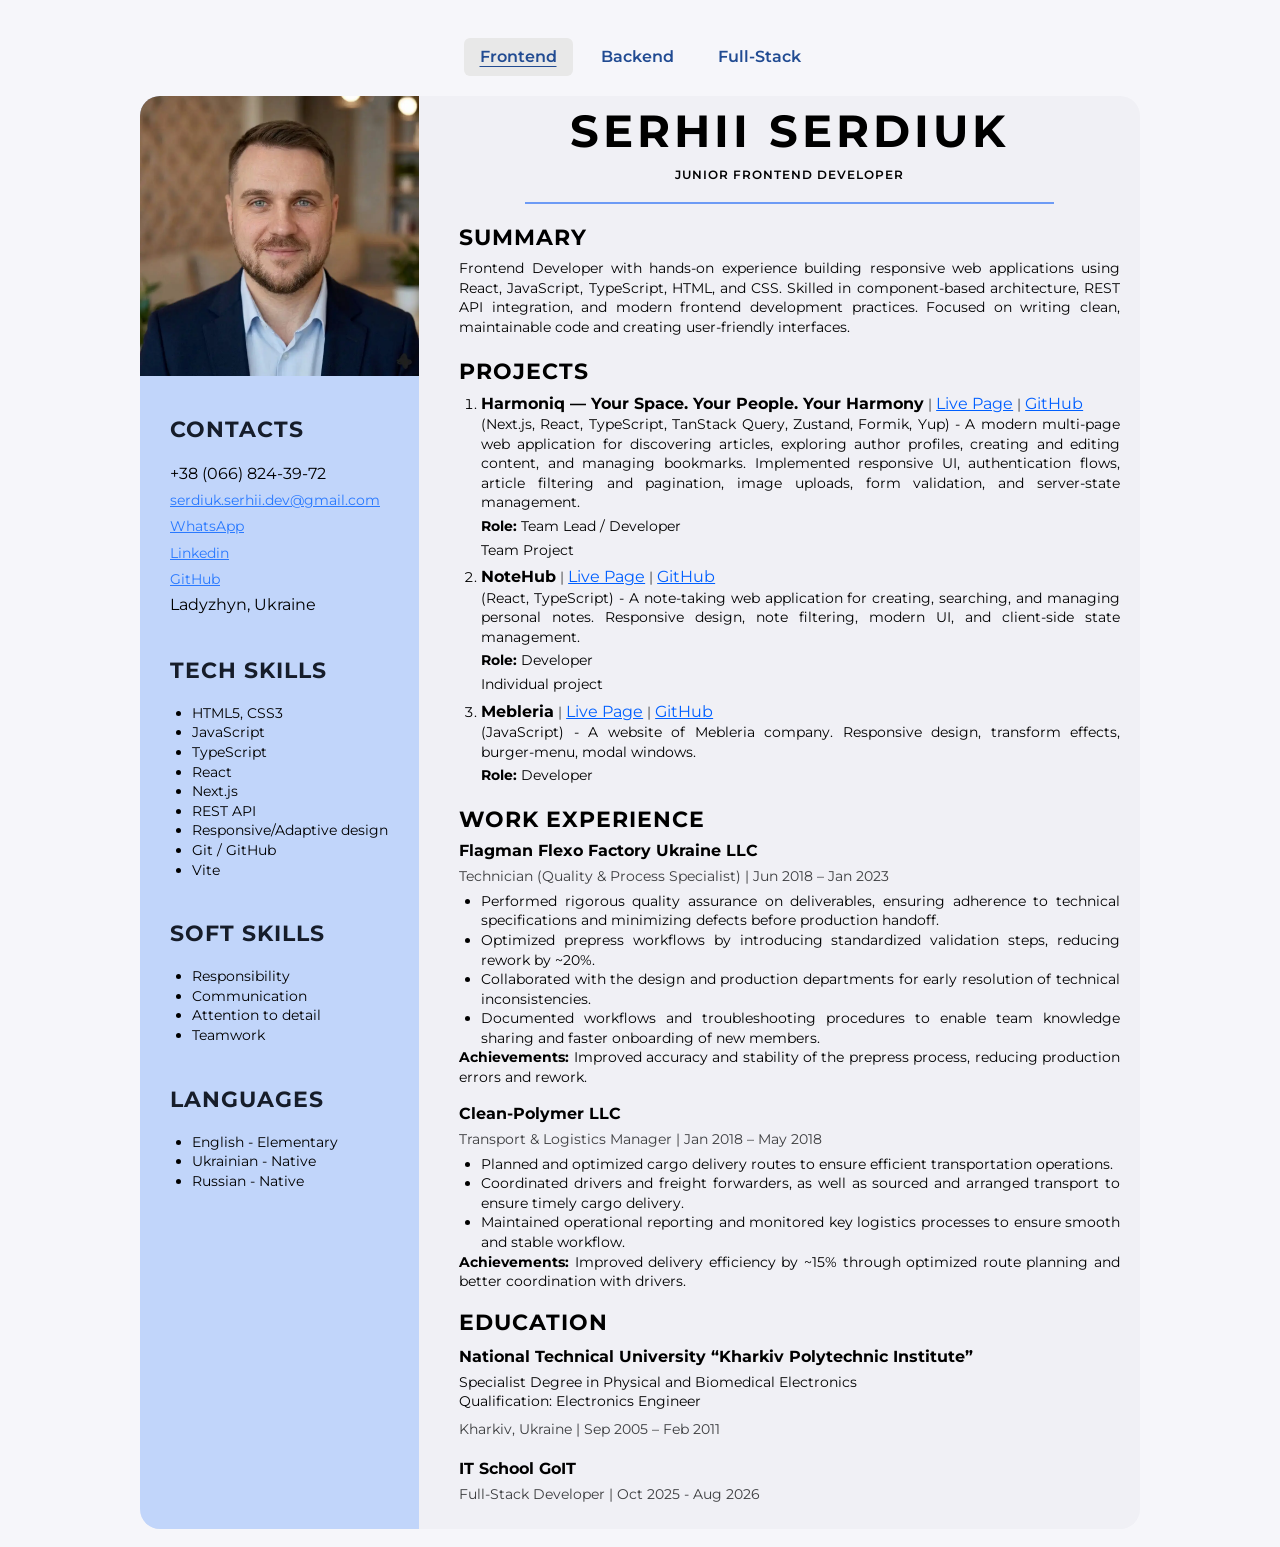
==== commit 47976c96: "add favicon" ====
--- a/index.html
+++ b/index.html
@@ -14,9 +14,17 @@
     />
 
     <link rel="stylesheet" href="css/styles.css" />
+    <link rel="icon" type="image/svg+xml" href="./img/favicon.svg" />
   </head>
 
   <body>
+    <header class="header">
+      <nav class="resume-nav">
+        <a href="index.html" class="active">Frontend</a>
+        <a href="backend.html">Backend</a>
+        <a href="fullstack.html">Full-Stack</a>
+      </nav>
+    </header>
     <!-- wrapper -->
     <div class="wrapper">
       <!-- main content -->
@@ -25,7 +33,7 @@
         <div class="my-info">
           <h1 class="my-name">SERHII SERDIUK</h1>
 
-          <h2 class="my-profession">Junior Front-End Developer</h2>
+          <h2 class="my-profession">Junior Frontend Developer</h2>
           <div class="divider"></div>
           <h3 class="my-projects-title">Summary</h3>
           <p class="my-descr">
@@ -36,30 +44,67 @@
             maintainable code and creating user-friendly interfaces.
           </p>
         </div>
+
         <!-- my projects -->
         <div class="my-projects-container">
           <h3 class="my-projects-title">PROJECTS</h3>
 
           <ol class="my-projects-list">
             <li class="my-projects-item">
+              <span class="my-projects-item-name"
+                >Harmoniq — Your Space. Your People. Your Harmony</span
+              >
+              <span class="text-accent">|</span>
+              <a
+                class="my-projects-item-link"
+                href="https://frontend-project-final-7.vercel.app/"
+                target="_blank"
+                >Live Page</a
+              >
+              <span class="text-accent">|</span>
+              <a
+                class="my-projects-item-link"
+                href="https://github.com/SerdiukSerhii/frontend_project_final_7"
+                target="_blank"
+                >GitHub</a
+              >
+
+              <p class="my-projects-item-tech">
+                (Next.js, React, TypeScript, TanStack Query, Zustand, Formik,
+                Yup) - A modern multi-page web application for discovering
+                articles, exploring author profiles, creating and editing
+                content, and managing bookmarks. Implemented responsive UI,
+                authentication flows, article filtering and pagination, image
+                uploads, form validation, and server-state management.
+              </p>
+              <p class="my-projects-desc margin">
+                <strong>Role:</strong> Team Lead / Developer
+              </p>
+              <p class="note-individ">Team Project</p>
+            </li>
+
+            <li class="my-projects-item">
+              <span class="my-projects-item-name">NoteHub</span>
+              <span class="text-accent">|</span>
               <a
                 class="my-projects-item-link"
                 href="https://05-notehub-six-gold.vercel.app"
                 target="_blank"
-                >NoteHub</a
-              >
+                >Live Page</a
+              >
+              <span class="text-accent">|</span>
               <a
                 class="my-projects-item-link"
                 href="https://github.com/SerdiukSerhii/05-notehub"
                 target="_blank"
                 >GitHub</a
               >
-              <div class="my-projects-item-tech">
+              <p class="my-projects-item-tech">
                 (React, TypeScript) - A note-taking web application for
                 creating, searching, and managing personal notes. Responsive
                 design, note filtering, modern UI, and client-side state
                 management.
-              </div>
+              </p>
               <p class="my-projects-desc margin">
                 <strong>Role:</strong> Developer
               </p>
@@ -67,42 +112,25 @@
             </li>
 
             <li class="my-projects-item">
+              <span class="my-projects-item-name">Mebleria</span>
+              <span class="text-accent">|</span>
               <a
                 class="my-projects-item-link"
                 href="https://yevhenii-priadko.github.io/it-creators-project-meblerija/"
                 target="_blank"
-                >Mebleria</a
-              >
+                >Live Page</a
+              >
+              <span class="text-accent">|</span>
               <a
                 class="my-projects-item-link"
                 href="https://github.com/yevhenii-priadko/it-creators-project-meblerija"
                 target="_blank"
                 >GitHub</a
               >
-              <div class="my-projects-item-tech">
+              <p class="my-projects-item-tech">
                 (JavaScript) - A website of Mebleria company. Responsive design,
                 transform effects, burger-menu, modal windows.
-              </div>
-              <p class="my-projects-desc"><strong>Role:</strong> Developer</p>
-            </li>
-
-            <li class="my-projects-item">
-              <a
-                class="my-projects-item-link"
-                href="https://yevhenii-priadko.github.io/it-creators-13-project-eco-tote/"
-                target="_blank"
-                >EcoTote</a
-              >
-              <a
-                class="my-projects-item-link"
-                href="https://github.com/yevhenii-priadko/it-creators-13-project-eco-tote"
-                target="_blank"
-                >GitHub</a
-              >
-              <div class="my-projects-item-tech">
-                (HTML5, CSS3) - A website of EcoTote company. Responsive design,
-                transform effects, burger-menu.
-              </div>
+              </p>
               <p class="my-projects-desc"><strong>Role:</strong> Developer</p>
             </li>
           </ol>
@@ -195,8 +223,8 @@
           <h4 class="education-university">IT School GoIT</h4>
 
           <p class="education-period-goit">
-            Full-Stack Developer <span class="text-accent">|</span>
-            Oct 2025 – Jun 2026
+            Full-Stack Developer <span class="text-accent">|</span> Oct 2025
+            <span class="text-accent">-</span> Aug 2026
           </p>
         </div>
       </div>
@@ -233,7 +261,7 @@
             <p class="contacts-item">
               <a
                 class="contacts-line"
-                href="https://www.linkedin.com/in/serhii-serdiuk-53675340a"
+                href="https://www.linkedin.com/in/serdiuk-serhii"
                 target="_blank"
                 >Linkedin</a
               >
@@ -246,7 +274,7 @@
                 >GitHub</a
               >
             </p>
-            <p class="contacts-item">Kharkiv, Ukraine</p>
+            <p class="contacts-item">Ladyzhyn, Ukraine</p>
           </div>
 
           <!-- tech skills -->
@@ -257,10 +285,10 @@
               <li class="skills-list-item">JavaScript</li>
               <li class="skills-list-item">TypeScript</li>
               <li class="skills-list-item">React</li>
+              <li class="skills-list-item">Next.js</li>
               <li class="skills-list-item">REST API</li>
               <li class="skills-list-item">Responsive/Adaptive design</li>
-              <li class="skills-list-item">Git</li>
-              <li class="skills-list-item">GitHub</li>
+              <li class="skills-list-item">Git / GitHub</li>
               <li class="skills-list-item">Vite</li>
             </ul>
           </div>
--- a/css/styles.css
+++ b/css/styles.css
@@ -4,9 +4,13 @@
   box-sizing: border-box;
 }
 
+html {
+  overflow-y: scroll;
+}
+
 body {
   background-color: #f6f6fa;
-  padding: 20px;
+  padding: 10px 20px;
   font-family: "Montserrat", sans-serif;
   line-height: 1.4;
 }
@@ -37,12 +41,47 @@
   color: #3c3d3f;
 }
 
+/* Nav */
+
+.resume-nav {
+  display: flex;
+  justify-content: center;
+  align-items: center;
+  gap: 12px;
+  padding: 20px 0;
+}
+
+.resume-nav a {
+  padding: 8px 16px;
+  border-radius: 6px;
+  color: #214b92;
+  text-decoration: none;
+  font-size: 16px;
+  font-weight: 600;
+  transition:
+    background-color 250ms ease,
+    color 250ms ease;
+}
+
+.resume-nav a:hover {
+  background-color: #e8e8e8;
+  color: #000;
+}
+
+.resume-nav a.active {
+  background-color: #e8e8e8;
+  text-decoration: underline;
+  text-underline-offset: 4px;
+}
+
+/* Wrapper */
+
 .wrapper {
   display: flex;
   flex-direction: row-reverse;
   justify-content: center;
   border-radius: 20px;
-  max-width: 980px;
+  max-width: 1000px;
   margin: 0 auto;
   background-color: #f0f0f5;
 }
@@ -50,7 +89,7 @@
 /* Main content */
 
 .main-content {
-  padding: 20px 20px 20px 40px;
+  padding: 10px 20px 20px 40px;
   box-sizing: border-box;
   height: 100%;
 }
@@ -131,17 +170,17 @@
   line-height: 1.1;
   letter-spacing: 4px;
   margin-top: 0;
-  margin-bottom: 10px;
+  margin-bottom: 12px;
   text-align: center;
 }
 
 .my-profession {
   color: #000;
   font-weight: 600;
-  font-size: 18px;
+  font-size: 12px;
   line-height: 1.2;
   margin-top: 0;
-  margin-bottom: 18px;
+  margin-bottom: 20px;
   text-align: center;
 }
 
@@ -180,7 +219,7 @@
   font-size: 22px;
   line-height: 27px;
   margin-top: 0;
-  margin-bottom: 14px;
+  margin-bottom: 8px;
 }
 
 .my-projects-list {
@@ -196,6 +235,12 @@
   text-align: justify;
   hyphens: auto;
   margin-bottom: 6px;
+}
+
+.my-projects-item-name {
+  font-weight: 700;
+  color: #000;
+  font-size: 16px;
 }
 
 .my-projects-item-link {
@@ -235,7 +280,7 @@
   font-weight: 700;
   font-size: 22px;
   line-height: 27px;
-  margin-bottom: 14px;
+  margin-bottom: 8px;
 }
 
 .work-experience-container {
@@ -295,7 +340,7 @@
   font-weight: 700;
   font-size: 22px;
   margin-top: 0;
-  margin-bottom: 14px;
+  margin-bottom: 8px;
 }
 
 .education-university {
@@ -359,6 +404,16 @@
     margin: 0 auto;
     overflow: hidden;
   }
+
+  .resume-nav {
+    flex-direction: column;
+    gap: 8px;
+  }
+
+  .resume-nav a {
+    width: 100%;
+    text-align: center;
+  }
 }
 
 /* ----- Print PDF ---------*/
@@ -382,7 +437,7 @@
     overflow: hidden;
     display: flex;
 
-    zoom: 0.849;
+    zoom: 0.8435;
   }
 
   .main-content {
